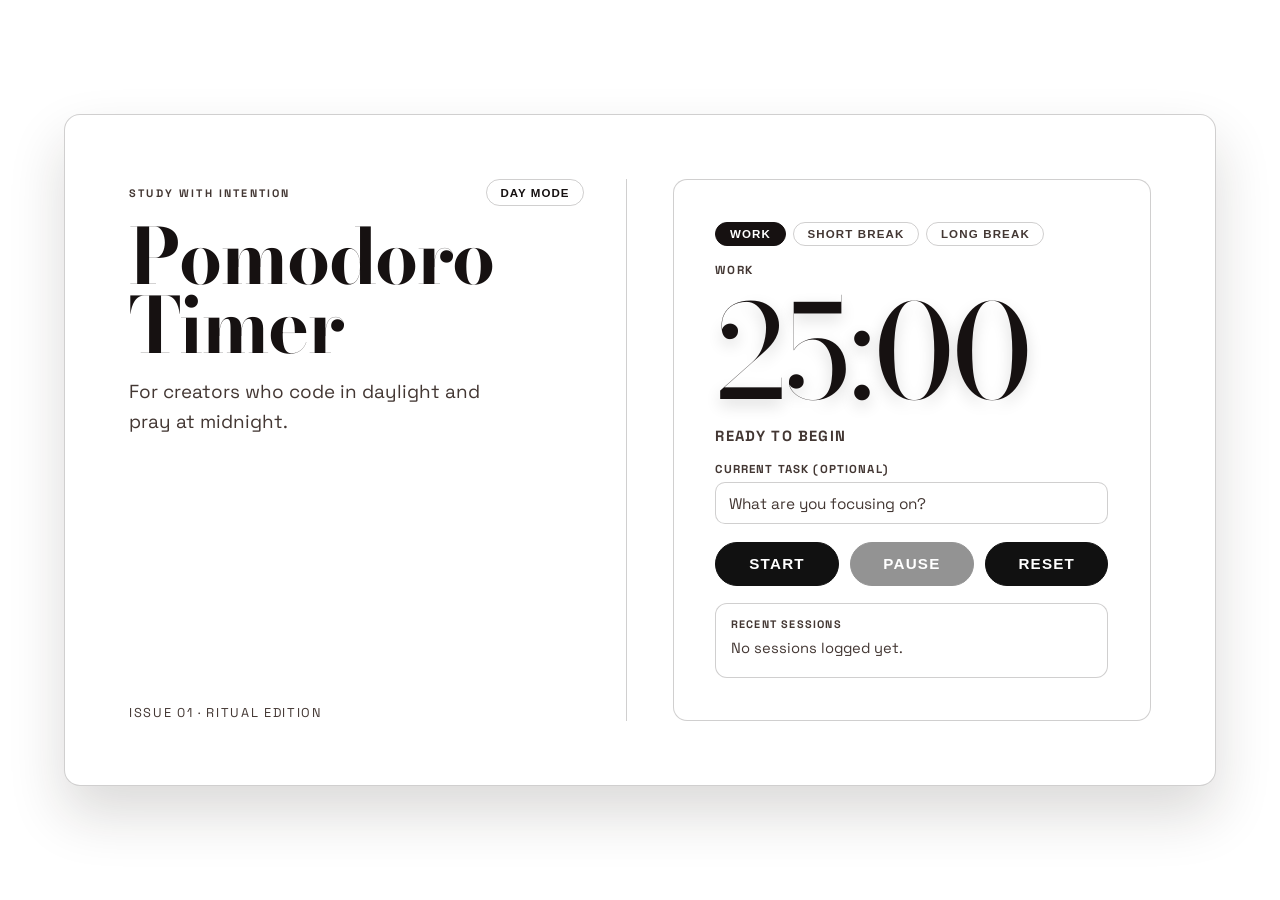
==== docs/index.html @ 076f7bc9 "feat: add install app button to editorial rail" ====
<!DOCTYPE html>
<html lang="en">
<head>
  <meta charset="UTF-8">
  <meta name="viewport" content="width=device-width, initial-scale=1.0">
  <title>Study With B — Pomodoro Timer</title>
  <meta name="theme-color" content="#161111">
  <link rel="manifest" href="./manifest.json">
  <link rel="apple-touch-icon" href="./icons/icon.svg">
    <link rel="preconnect" href="https://fonts.googleapis.com">
    <link rel="preconnect" href="https://fonts.gstatic.com" crossorigin>
    <link href="https://fonts.googleapis.com/css2?family=Bodoni+Moda:opsz,wght@6..96,400;6..96,700&family=Space+Grotesk:wght@400;500;700&display=swap" rel="stylesheet">
  <link rel="stylesheet" href="style.css">
</head>
<body>
    <div class="grain" aria-hidden="true"></div>

    <main class="container">
      <section class="editorial-rail" aria-label="App framing">
      <div class="meta-row">
        <p class="kicker">Study With Intention</p>
        <button class="theme-toggle" id="theme-toggle" type="button" aria-label="Toggle color theme">Dark mode</button>
      </div>
        <h1 class="title">Pomodoro Timer</h1>
      <p class="subtitle">For creators who code in daylight and pray at midnight.</p>
        <div class="rail-bottom">
          <p class="rail-note">Issue 01 · Ritual Edition</p>
          <button class="install-btn" id="install-btn" type="button" hidden>Install app</button>
          <p class="install-ios" id="install-ios" hidden>To install: tap <strong>Share</strong> then <strong>Add to Home Screen</strong>.</p>
        </div>
      </section>

      <section class="timer-stage" aria-label="Timer controls">
        <div class="mode-selector" id="mode-selector" role="group" aria-label="Session mode"></div>
        <p class="timer-label" id="timer-label">Work</p>
        <p class="timer" id="timer">25:00</p>
        <p class="timer-status" id="timer-status">Ready to begin</p>
        <div class="task-block">
          <label class="task-label" for="task-input">Current task (optional)</label>
          <input class="task-input" id="task-input" type="text" maxlength="80" placeholder="What are you focusing on?" autocomplete="off">
        </div>
        <div class="completion-note" id="completion-note" aria-live="polite" hidden>
          <p class="completion-note-label">Session complete</p>
          <p class="completion-note-body" id="completion-note-body">Time's up.</p>
        </div>

        <div class="button-wrapper">
          <button id="start">Start</button>
          <button id="pause">Pause</button>
          <button id="reset">Reset</button>
        </div>

        <section class="history-panel" aria-label="Session history">
          <p class="history-title">Recent sessions</p>
          <p class="history-empty" id="history-empty">No sessions logged yet.</p>
          <ul class="history-list" id="history-list"></ul>
        </section>
      </section>
    </main>
  <!--JS-->
  <script src="app.js"></script>
  <script>
    if ("serviceWorker" in navigator) {
      window.addEventListener("load", () => {
        navigator.serviceWorker.register("./sw.js").catch(() => {
          // SW registration failed silently; app still works online.
        });
      });
    }
  </script>
</body>
</html>
---- docs/style.css ----
:root {
    --bg: #fcfaf6;
    --bg-accent: #f7f2e8;
    --panel: #fffefb;
    --panel-strong: #fbf6ee;
    --stage: #f8f2e7;
    --ink: #161111;
    --muted-ink: #433733;
    --line: rgba(22, 17, 17, 0.2);
    --start: #3f524c;
    --pause: #534741;
    --reset: #48505c;
    --shadow: rgba(33, 24, 16, 0.16);
    --grain-opacity: 0.08;
}

body[data-theme="light"] {
    --bg: #ffffff;
    --bg-accent: #ffffff;
    --panel: #ffffff;
    --panel-strong: #ffffff;
    --stage: #ffffff;
    --ink: #161111;
    --muted-ink: #433733;
    --line: rgba(22, 17, 17, 0.2);
    --start: #3f524c;
    --pause: #534741;
    --reset: #48505c;
    --shadow: rgba(33, 24, 16, 0.16);
    --grain-opacity: 0.08;
}

body[data-theme="burgundy-night"] {
    --bg: #140e12;
    --bg-accent: #1d1218;
    --panel: #22161d;
    --panel-strong: #2b1c24;
    --stage: #2a1b23;
    --ink: #f3ebe7;
    --muted-ink: #d2bfc4;
    --line: rgba(243, 235, 231, 0.24);
    --start: #4f625d;
    --pause: #6a3e4e;
    --reset: #625a6f;
    --shadow: rgba(0, 0, 0, 0.5);
    --grain-opacity: 0.12;
}

body[data-theme="emerald-night"] {
    --bg: #101614;
    --bg-accent: #18201d;
    --panel: #1b2320;
    --panel-strong: #24302c;
    --stage: #202a26;
    --ink: #f0ede5;
    --muted-ink: #c6c3b8;
    --line: rgba(240, 237, 229, 0.24);
    --start: #4f6c64;
    --pause: #66545a;
    --reset: #586675;
    --shadow: rgba(0, 0, 0, 0.5);
    --grain-opacity: 0.12;
}

* {
    margin: 0;
    padding: 0;
    box-sizing: border-box;
}

body {
    min-height: 100vh;
    display: grid;
    place-items: center;
    padding: clamp(1.1rem, 4.8vw, 3.2rem);
    color: var(--ink);
    font-family: "Space Grotesk", sans-serif;
    background: var(--bg);
    position: relative;
    overflow-x: hidden;
    overflow-y: auto;
    transition: background 260ms ease, color 260ms ease;
}

.grain {
    position: fixed;
    inset: 0;
    background-image: none;
    opacity: var(--grain-opacity);
    pointer-events: none;
    z-index: 0;
}

.container {
    width: min(72rem, 100%);
    display: grid;
    grid-template-columns: 1.02fr 0.98fr;
    gap: clamp(1.4rem, 3.6vw, 3rem);
    color: var(--ink);
    background: var(--panel);
    border: 1px solid var(--line);
    border-radius: 1rem;
    padding: clamp(1.6rem, 5vw, 4.2rem);
    box-shadow: 0 28px 56px var(--shadow);
    position: relative;
    z-index: 1;
}

.editorial-rail {
    display: flex;
    flex-direction: column;
    justify-content: space-between;
    border-right: 1px solid var(--line);
    padding-right: clamp(1.2rem, 3.4vw, 2.6rem);
}

.meta-row {
    display: flex;
    align-items: center;
    justify-content: space-between;
    gap: 0.6rem;
    flex-wrap: wrap;
}

.kicker {
    text-transform: uppercase;
    letter-spacing: 0.2em;
    color: var(--muted-ink);
    font-size: 0.68rem;
    font-weight: 700;
}

.theme-toggle {
    padding: 0.42rem 0.85rem;
    border-radius: 999px;
    border: 1px solid var(--line);
    background: transparent;
    color: var(--ink);
    font-size: 0.72rem;
    letter-spacing: 0.09em;
    text-transform: uppercase;
    font-weight: 700;
    cursor: pointer;
    transition: background 180ms ease;
}

.theme-toggle:hover {
    background: rgba(20, 15, 12, 0.06);
}

body[data-theme="burgundy-night"] .theme-toggle:hover {
    background: rgba(255, 255, 255, 0.08);
}

body[data-theme="emerald-night"] .theme-toggle:hover {
    background: rgba(255, 255, 255, 0.08);
}

.title {
    margin-top: 0.95rem;
    font-family: "Bodoni Moda", serif;
    font-size: clamp(2.7rem, 6vw, 5.2rem);
    line-height: 0.91;
    letter-spacing: -0.02em;
    max-width: 9ch;
}

.subtitle {
    margin-top: 1rem;
    color: var(--muted-ink);
    font-size: clamp(1.02rem, 1.95vw, 1.18rem);
    line-height: 1.58;
    max-width: 32ch;
}

.rail-bottom {
    margin-top: auto;
    padding-top: 1.6rem;
    display: flex;
    flex-direction: column;
    gap: 0.7rem;
    align-items: flex-start;
}

.rail-note {
    font-size: 0.8rem;
    letter-spacing: 0.13em;
    text-transform: uppercase;
    color: var(--muted-ink);
}

.install-btn {
    padding: 0.42rem 0.9rem;
    border-radius: 999px;
    border: 1px solid var(--ink);
    background: transparent;
    color: var(--ink);
    font-size: 0.72rem;
    letter-spacing: 0.09em;
    text-transform: uppercase;
    font-weight: 700;
    cursor: pointer;
    font-family: "Space Grotesk", sans-serif;
    transition: background 160ms ease, color 160ms ease;
    box-shadow: none;
}

.install-btn:hover {
    background: var(--ink);
    color: var(--bg);
    transform: none;
    filter: none;
}

.install-ios {
    font-size: 0.82rem;
    line-height: 1.5;
    color: var(--muted-ink);
    max-width: 26ch;
}

.timer-stage {
    display: flex;
    flex-direction: column;
    justify-content: center;
    gap: 1.1rem;
    background: var(--stage);
    border: 1px solid var(--line);
    border-radius: 0.88rem;
    padding: clamp(1.5rem, 3.8vw, 2.6rem);
}

body[data-theme="burgundy-night"] .timer-stage {
    background: var(--stage);
}

body[data-theme="emerald-night"] .timer-stage {
    background: var(--stage);
}

body[data-theme="light"] #start,
body[data-theme="light"] #pause,
body[data-theme="light"] #reset {
    background: #111111;
    color: #ffffff;
    border-color: #111111;
}

body[data-theme="light"] #start:hover,
body[data-theme="light"] #pause:hover,
body[data-theme="light"] #reset:hover {
    background: #ffffff;
    color: #111111;
    border-color: #111111;
}

body[data-theme="light"] #start:active,
body[data-theme="light"] #pause:active,
body[data-theme="light"] #reset:active {
    background: #4b1e24;
    color: #ffffff;
    border-color: #4b1e24;
}

body[data-theme="burgundy-night"] #start,
body[data-theme="burgundy-night"] #pause,
body[data-theme="burgundy-night"] #reset {
    background: #ffffff;
    color: #6a3e4e;
    border-color: #ffffff;
}

body[data-theme="burgundy-night"] #start:hover,
body[data-theme="burgundy-night"] #pause:hover,
body[data-theme="burgundy-night"] #reset:hover {
    background: #6a3e4e;
    color: #ffffff;
    border-color: #6a3e4e;
    filter: none;
}

body[data-theme="burgundy-night"] #start:active,
body[data-theme="burgundy-night"] #pause:active,
body[data-theme="burgundy-night"] #reset:active {
    background: #111111;
    color: #ffffff;
    border-color: #111111;
}

body[data-theme="emerald-night"] #start,
body[data-theme="emerald-night"] #pause,
body[data-theme="emerald-night"] #reset {
    background: #ffffff;
    color: #4f6c64;
    border-color: #ffffff;
}

body[data-theme="emerald-night"] #start:hover,
body[data-theme="emerald-night"] #pause:hover,
body[data-theme="emerald-night"] #reset:hover {
    background: #4f6c64;
    color: #ffffff;
    border-color: #4f6c64;
    filter: none;
}

body[data-theme="emerald-night"] #start:active,
body[data-theme="emerald-night"] #pause:active,
body[data-theme="emerald-night"] #reset:active {
    background: #111111;
    color: #ffffff;
    border-color: #111111;
}

.mode-selector {
    display: flex;
    flex-wrap: wrap;
    gap: 0.45rem;
}

.mode-btn {
    /* reset base button styles */
    border-radius: 999px;
    padding: 0.32rem 0.85rem;
    font-size: 0.72rem;
    font-weight: 700;
    letter-spacing: 0.1em;
    text-transform: uppercase;
    cursor: pointer;
    transition: background 160ms ease, color 160ms ease, border-color 160ms ease, transform 160ms ease;
    /* default: ghost */
    background: transparent;
    color: var(--muted-ink);
    border: 1px solid var(--line);
    box-shadow: none;
}

.mode-btn:hover {
    color: var(--ink);
    border-color: var(--ink);
    transform: none;
    filter: none;
}

.mode-btn[aria-pressed="true"] {
    background: var(--ink);
    color: var(--bg);
    border-color: var(--ink);
}

.mode-btn[aria-pressed="true"]:hover {
    filter: none;
    transform: none;
}

.timer-label {
    text-transform: uppercase;
    letter-spacing: 0.14em;
    color: var(--muted-ink);
    font-size: 0.73rem;
    font-weight: 700;
}

.timer {
    font-family: "Bodoni Moda", serif;
    font-size: clamp(4.2rem, 11.5vw, 8.1rem);
    line-height: 0.88;
    letter-spacing: -0.01em;
    text-shadow: 0 6px 16px rgba(0, 0, 0, 0.14);
}

.timer-status {
    color: var(--muted-ink);
    font-size: 0.92rem;
    letter-spacing: 0.08em;
    text-transform: uppercase;
    font-weight: 700;
}

.task-block {
    width: 100%;
    display: flex;
    flex-direction: column;
    gap: 0.38rem;
}

.task-label {
    color: var(--muted-ink);
    font-size: 0.72rem;
    letter-spacing: 0.1em;
    text-transform: uppercase;
    font-weight: 700;
}

.task-input {
    width: 100%;
    border: 1px solid var(--line);
    background: var(--panel);
    color: var(--ink);
    border-radius: 0.62rem;
    padding: 0.66rem 0.78rem;
    font-size: 0.96rem;
    font-family: "Space Grotesk", sans-serif;
    transition: border-color 160ms ease, box-shadow 160ms ease;
}

.task-input::placeholder {
    color: var(--muted-ink);
}

.task-input:focus {
    outline: none;
    border-color: var(--ink);
    box-shadow: 0 0 0 2px rgba(0, 0, 0, 0.08);
}

body[data-theme="burgundy-night"] .task-input:focus,
body[data-theme="emerald-night"] .task-input:focus {
    box-shadow: 0 0 0 2px rgba(255, 255, 255, 0.14);
}

.completion-note {
    width: 100%;
    border: 1px solid var(--line);
    border-radius: 0.75rem;
    padding: 0.95rem 1rem;
    background: var(--panel);
}

.completion-note.is-visible {
    display: block;
}

.completion-note-label {
    text-transform: uppercase;
    letter-spacing: 0.12em;
    font-size: 0.68rem;
    font-weight: 700;
    color: var(--muted-ink);
    margin-bottom: 0.35rem;
}

.completion-note-body {
    font-size: 0.98rem;
    line-height: 1.5;
    color: var(--ink);
}

.button-wrapper {
    width: 100%;
    display: grid;
    grid-template-columns: repeat(3, minmax(0, 1fr));
    gap: 0.72rem;
}

.history-panel {
    width: 100%;
    border: 1px solid var(--line);
    border-radius: 0.75rem;
    padding: 0.78rem 0.9rem;
    background: var(--panel);
}

.history-title {
    text-transform: uppercase;
    letter-spacing: 0.11em;
    font-size: 0.68rem;
    font-weight: 700;
    color: var(--muted-ink);
}

.history-empty {
    color: var(--muted-ink);
    font-size: 0.92rem;
    margin-top: 0.5rem;
}

.history-list {
    list-style: none;
    margin-top: 0.5rem;
    display: grid;
    gap: 0.45rem;
}

.history-item {
    display: flex;
    align-items: baseline;
    justify-content: space-between;
    gap: 0.8rem;
    border-top: 1px solid var(--line);
    padding-top: 0.45rem;
}

.history-meta {
    color: var(--muted-ink);
    font-size: 0.76rem;
    letter-spacing: 0.05em;
    text-transform: uppercase;
    white-space: nowrap;
}

.history-task {
    font-size: 0.92rem;
    color: var(--ink);
    overflow: hidden;
    text-overflow: ellipsis;
    white-space: nowrap;
}

button {
    border: 1px solid rgba(255, 255, 255, 0.14);
    color: #fff;
    cursor: pointer;
    padding: 0.78rem 0.9rem;
    border-radius: 999px;
    font-size: clamp(0.84rem, 2vw, 0.95rem);
    font-weight: 700;
    text-transform: uppercase;
    letter-spacing: 0.08em;
    transition: transform 180ms ease, background-color 180ms ease;
    box-shadow: none;
}

button:disabled {
    cursor: not-allowed;
    opacity: 0.45;
    transform: none;
    filter: none;
}

button:hover {
    transform: translateY(-1px);
    filter: brightness(0.94);
}

button:disabled:hover {
    transform: none;
    filter: none;
}

button:active {
    transform: translateY(0);
}

#start {
    background: var(--start);
}

#pause {
    background: var(--pause);
}

#reset {
    background: var(--reset);
}

@media (max-width: 900px) {
    .container {
        grid-template-columns: 1fr;
        gap: clamp(1rem, 4vw, 1.6rem);
        padding: 1.35rem;
    }

    .editorial-rail {
        border-right: none;
        border-bottom: 1px solid var(--line);
        padding-right: 0;
        padding-bottom: clamp(1.2rem, 3vw, 1.6rem);
    }

    .rail-bottom {
        margin-top: 1.2rem;
        padding-top: 0;
    }

    .title {
        max-width: 16ch;
    }
}

@media (max-width: 560px) {
    body {
        padding: 0.75rem;
    }

    .container {
        border-radius: 0.8rem;
        padding: 1.1rem;
    }

    .timer {
        font-size: clamp(3.6rem, 18vw, 5rem);
        line-height: 0.9;
    }

    .button-wrapper {
        grid-template-columns: 1fr;
        gap: 0.55rem;
    }

    button {
        padding: 0.68rem 0.9rem;
    }

    .timer-stage {
        gap: 0.85rem;
    }

    .history-item {
        flex-direction: column;
        align-items: flex-start;
        gap: 0.15rem;
    }

    .history-task {
        white-space: normal;
    }
}
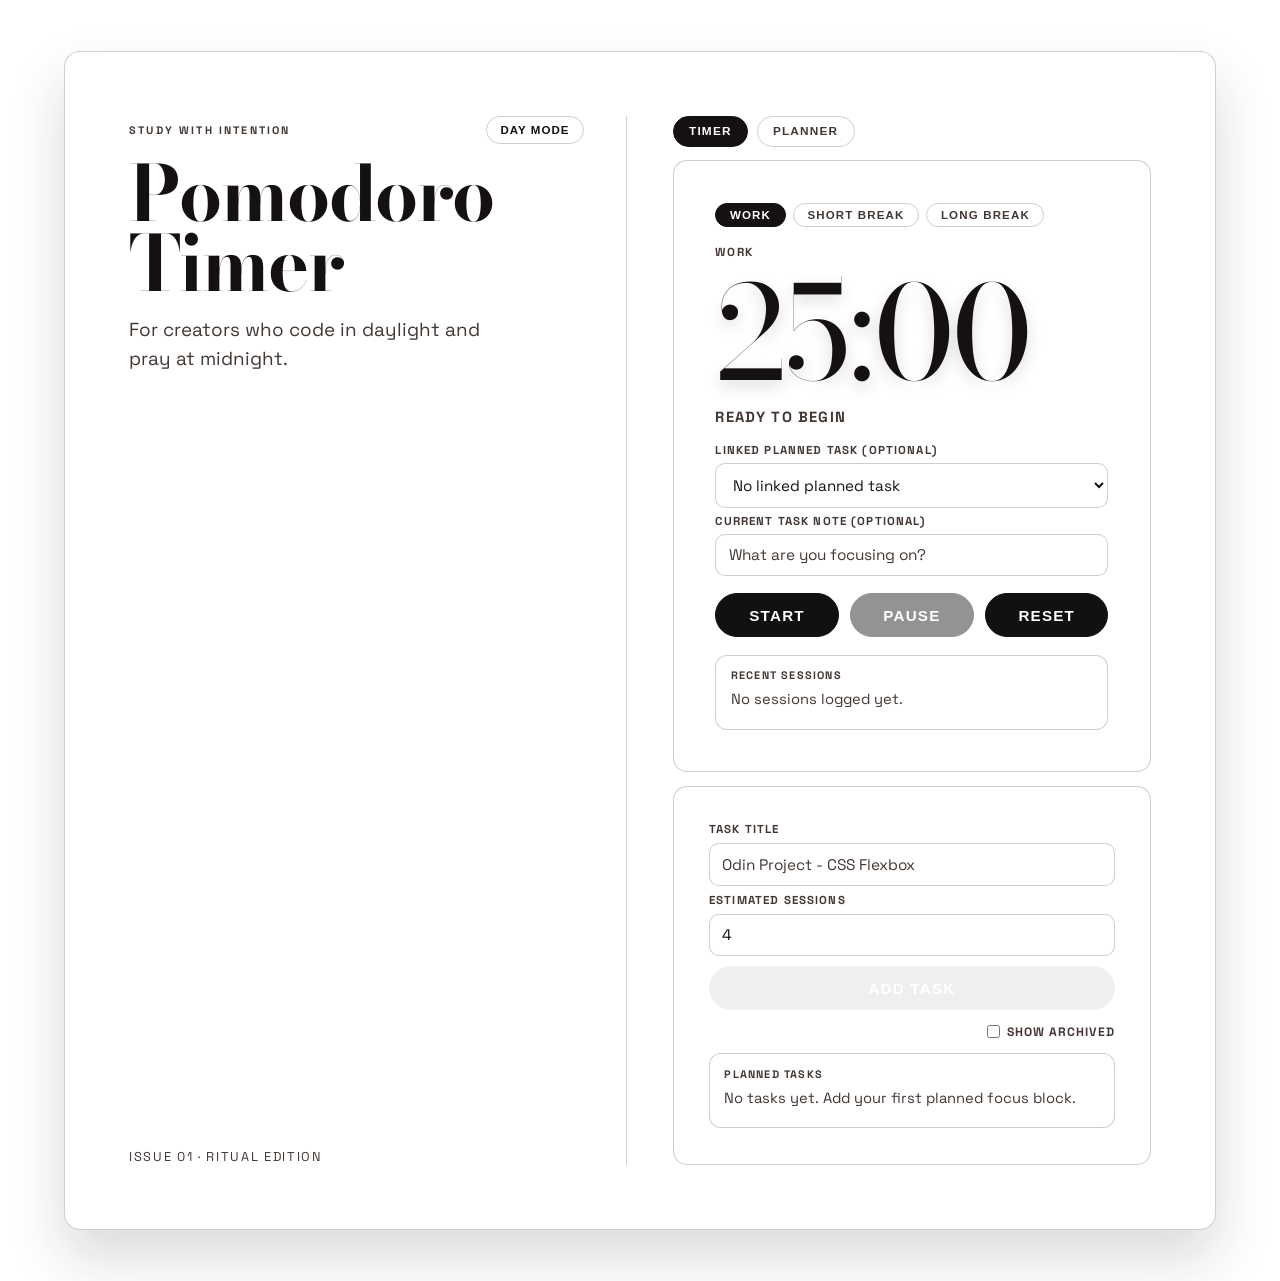
==== commit de6a973b: "feat: add phase 2 planner MVP (tabs, tasks, linking, decrement)" ====
--- a/docs/index.html
+++ b/docs/index.html
@@ -30,32 +30,66 @@
         </div>
       </section>
 
-      <section class="timer-stage" aria-label="Timer controls">
-        <div class="mode-selector" id="mode-selector" role="group" aria-label="Session mode"></div>
-        <p class="timer-label" id="timer-label">Work</p>
-        <p class="timer" id="timer">25:00</p>
-        <p class="timer-status" id="timer-status">Ready to begin</p>
-        <div class="task-block">
-          <label class="task-label" for="task-input">Current task (optional)</label>
-          <input class="task-input" id="task-input" type="text" maxlength="80" placeholder="What are you focusing on?" autocomplete="off">
-        </div>
-        <div class="completion-note" id="completion-note" aria-live="polite" hidden>
-          <p class="completion-note-label">Session complete</p>
-          <p class="completion-note-body" id="completion-note-body">Time's up.</p>
-        </div>
+      <div class="stage-column">
+        <nav class="view-tabs" aria-label="Workspace view">
+          <button class="view-tab" id="view-timer-btn" type="button" aria-pressed="true">Timer</button>
+          <button class="view-tab" id="view-planner-btn" type="button" aria-pressed="false">Planner</button>
+        </nav>
 
-        <div class="button-wrapper">
-          <button id="start">Start</button>
-          <button id="pause">Pause</button>
-          <button id="reset">Reset</button>
-        </div>
+        <section class="timer-stage" id="timer-stage" aria-label="Timer controls">
+          <div class="mode-selector" id="mode-selector" role="group" aria-label="Session mode"></div>
+          <p class="timer-label" id="timer-label">Work</p>
+          <p class="timer" id="timer">25:00</p>
+          <p class="timer-status" id="timer-status">Ready to begin</p>
+          <div class="task-block">
+            <label class="task-label" for="task-select">Linked planned task (optional)</label>
+            <select class="task-select" id="task-select">
+              <option value="">No linked planned task</option>
+            </select>
+            <label class="task-label" for="task-input">Current task note (optional)</label>
+            <input class="task-input" id="task-input" type="text" maxlength="80" placeholder="What are you focusing on?" autocomplete="off">
+          </div>
+          <div class="completion-note" id="completion-note" aria-live="polite" hidden>
+            <p class="completion-note-label">Session complete</p>
+            <p class="completion-note-body" id="completion-note-body">Time's up.</p>
+          </div>
 
-        <section class="history-panel" aria-label="Session history">
-          <p class="history-title">Recent sessions</p>
-          <p class="history-empty" id="history-empty">No sessions logged yet.</p>
-          <ul class="history-list" id="history-list"></ul>
+          <div class="button-wrapper">
+            <button id="start">Start</button>
+            <button id="pause">Pause</button>
+            <button id="reset">Reset</button>
+          </div>
+
+          <section class="history-panel" aria-label="Session history">
+            <p class="history-title">Recent sessions</p>
+            <p class="history-empty" id="history-empty">No sessions logged yet.</p>
+            <ul class="history-list" id="history-list"></ul>
+          </section>
         </section>
-      </section>
+
+        <section class="planner-stage" id="planner-stage" aria-label="Planner" hidden>
+          <form class="planner-form" id="planner-form">
+            <label class="task-label" for="planner-task-title">Task title</label>
+            <input class="task-input" id="planner-task-title" type="text" maxlength="80" placeholder="Odin Project - CSS Flexbox" required autocomplete="off">
+            <label class="task-label" for="planner-task-estimate">Estimated sessions</label>
+            <input class="task-input" id="planner-task-estimate" type="number" min="1" max="40" value="4" required>
+            <button class="planner-submit" type="submit">Add Task</button>
+          </form>
+
+          <div class="planner-toolbar">
+            <label class="planner-toggle" for="show-archived">
+              <input id="show-archived" type="checkbox">
+              Show archived
+            </label>
+          </div>
+
+          <section class="planner-list-panel" aria-label="Planner task list">
+            <p class="history-title">Planned tasks</p>
+            <p class="history-empty" id="planner-empty">No tasks yet. Add your first planned focus block.</p>
+            <ul class="planner-list" id="planner-task-list"></ul>
+          </section>
+        </section>
+      </div>
     </main>
   <!--JS-->
   <script src="app.js"></script>
--- a/docs/style.css
+++ b/docs/style.css
@@ -230,6 +230,144 @@
     padding: clamp(1.5rem, 3.8vw, 2.6rem);
 }
 
+.stage-column {
+    display: flex;
+    flex-direction: column;
+    gap: 0.85rem;
+}
+
+.view-tabs {
+    display: flex;
+    align-items: center;
+    gap: 0.55rem;
+}
+
+.view-tab {
+    border-radius: 999px;
+    border: 1px solid var(--line);
+    background: transparent;
+    color: var(--muted-ink);
+    padding: 0.45rem 0.95rem;
+    font-size: 0.74rem;
+    letter-spacing: 0.1em;
+    text-transform: uppercase;
+    font-weight: 700;
+}
+
+.view-tab[aria-pressed="true"] {
+    background: var(--ink);
+    color: var(--bg);
+    border-color: var(--ink);
+}
+
+.planner-stage {
+    display: flex;
+    flex-direction: column;
+    gap: 0.85rem;
+    background: var(--stage);
+    border: 1px solid var(--line);
+    border-radius: 0.88rem;
+    padding: clamp(1.3rem, 3.4vw, 2.2rem);
+}
+
+.planner-form {
+    display: grid;
+    gap: 0.45rem;
+}
+
+.planner-submit {
+    width: 100%;
+    margin-top: 0.2rem;
+}
+
+.planner-toolbar {
+    display: flex;
+    justify-content: flex-end;
+}
+
+.planner-toggle {
+    display: inline-flex;
+    align-items: center;
+    gap: 0.45rem;
+    color: var(--muted-ink);
+    font-size: 0.76rem;
+    letter-spacing: 0.08em;
+    text-transform: uppercase;
+    font-weight: 700;
+}
+
+.planner-list-panel {
+    width: 100%;
+    border: 1px solid var(--line);
+    border-radius: 0.75rem;
+    padding: 0.78rem 0.9rem;
+    background: var(--panel);
+}
+
+.planner-list {
+    list-style: none;
+    margin-top: 0.5rem;
+    display: grid;
+    gap: 0.55rem;
+}
+
+.planner-item {
+    display: flex;
+    align-items: flex-start;
+    justify-content: space-between;
+    gap: 0.8rem;
+    border-top: 1px solid var(--line);
+    padding-top: 0.6rem;
+}
+
+.planner-item-details {
+    min-width: 0;
+    display: grid;
+    gap: 0.24rem;
+}
+
+.planner-item-title {
+    color: var(--ink);
+    font-size: 0.93rem;
+    line-height: 1.4;
+}
+
+.planner-item-meta {
+    color: var(--muted-ink);
+    font-size: 0.74rem;
+    letter-spacing: 0.06em;
+    text-transform: uppercase;
+}
+
+.planner-item-done .planner-item-title {
+    text-decoration: line-through;
+    opacity: 0.8;
+}
+
+.planner-item-archived .planner-item-title,
+.planner-item-archived .planner-item-meta {
+    opacity: 0.72;
+}
+
+.planner-item-actions {
+    display: flex;
+    flex-wrap: wrap;
+    justify-content: flex-end;
+    gap: 0.38rem;
+}
+
+.planner-action {
+    border-radius: 999px;
+    border: 1px solid var(--line);
+    background: transparent;
+    color: var(--ink);
+    padding: 0.34rem 0.7rem;
+    font-size: 0.66rem;
+    letter-spacing: 0.08em;
+    text-transform: uppercase;
+    font-weight: 700;
+}
+
 body[data-theme="burgundy-night"] .timer-stage {
     background: var(--stage);
 }
@@ -404,6 +542,18 @@
     transition: border-color 160ms ease, box-shadow 160ms ease;
 }
 
+.task-select {
+    width: 100%;
+    border: 1px solid var(--line);
+    background: var(--panel);
+    color: var(--ink);
+    border-radius: 0.62rem;
+    padding: 0.66rem 0.78rem;
+    font-size: 0.95rem;
+    font-family: "Space Grotesk", sans-serif;
+    transition: border-color 160ms ease, box-shadow 160ms ease;
+}
+
 .task-input::placeholder {
     color: var(--muted-ink);
 }
@@ -414,8 +564,19 @@
     box-shadow: 0 0 0 2px rgba(0, 0, 0, 0.08);
 }
 
+.task-select:focus {
+    outline: none;
+    border-color: var(--ink);
+    box-shadow: 0 0 0 2px rgba(0, 0, 0, 0.08);
+}
+
 body[data-theme="burgundy-night"] .task-input:focus,
 body[data-theme="emerald-night"] .task-input:focus {
+    box-shadow: 0 0 0 2px rgba(255, 255, 255, 0.14);
+}
+
+body[data-theme="burgundy-night"] .task-select:focus,
+body[data-theme="emerald-night"] .task-select:focus {
     box-shadow: 0 0 0 2px rgba(255, 255, 255, 0.14);
 }
 
@@ -612,6 +773,15 @@
         gap: 0.15rem;
     }
 
+    .planner-item {
+        flex-direction: column;
+        align-items: flex-start;
+    }
+
+    .planner-item-actions {
+        justify-content: flex-start;
+    }
+
     .history-task {
         white-space: normal;
     }
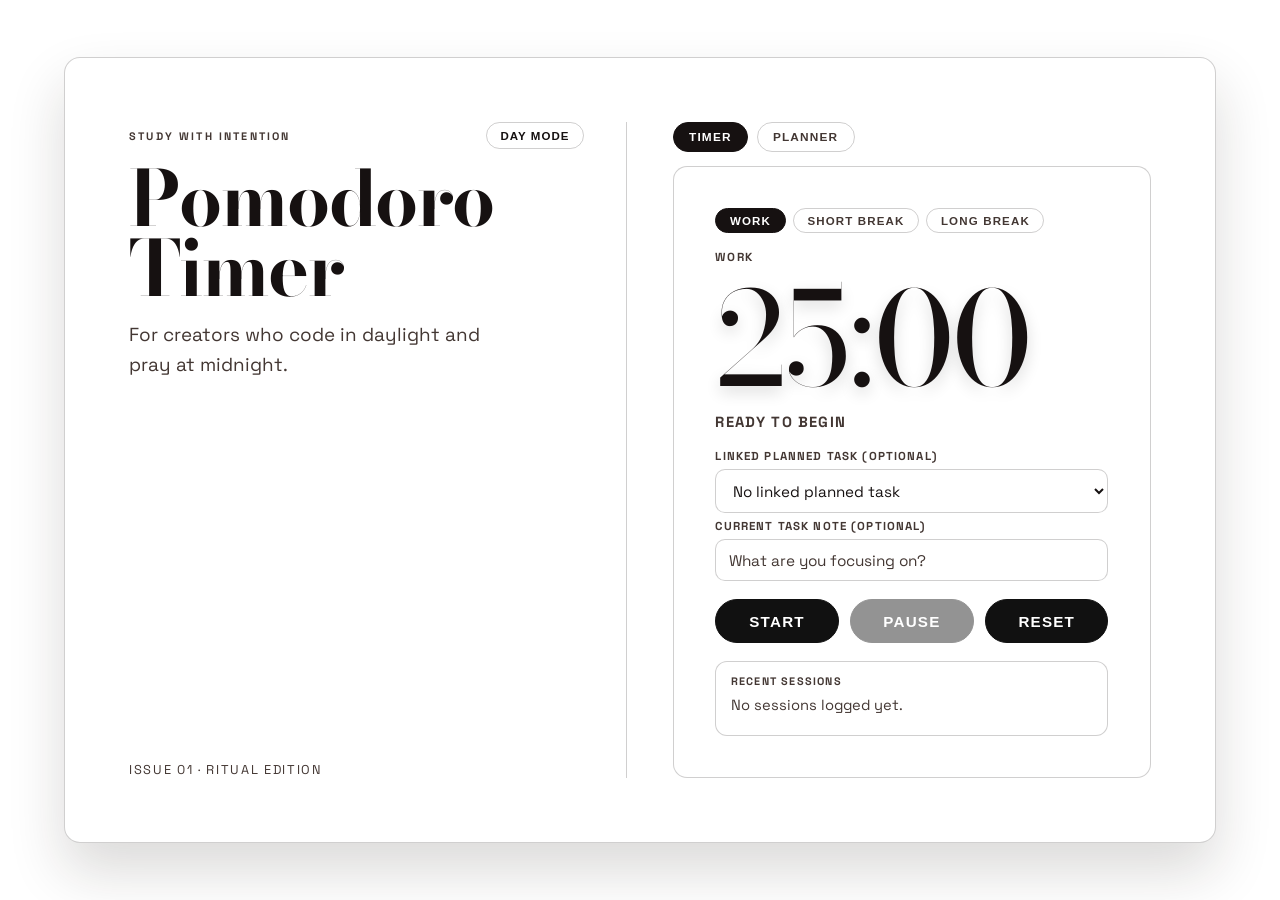
==== commit 0a48e508: "fix: prevent timer and planner cards from showing together" ====
--- a/docs/index.html
+++ b/docs/index.html
@@ -12,8 +12,11 @@
     <link href="https://fonts.googleapis.com/css2?family=Bodoni+Moda:opsz,wght@6..96,400;6..96,700&family=Space+Grotesk:wght@400;500;700&display=swap" rel="stylesheet">
   <link rel="stylesheet" href="style.css">
 </head>
-<body>
+<body data-view="timer">
     <div class="grain" aria-hidden="true"></div>
+    <div class="update-banner" id="update-banner" role="status" aria-live="polite" hidden>
+      <p class="update-banner-text" id="update-banner-text">A new version is available. Refreshing...</p>
+    </div>
 
     <main class="container">
       <section class="editorial-rail" aria-label="App framing">
@@ -95,10 +98,67 @@
   <script src="app.js"></script>
   <script>
     if ("serviceWorker" in navigator) {
+      const updateBanner = document.getElementById("update-banner");
+      const updateBannerText = document.getElementById("update-banner-text");
+
+      const showUpdateBanner = (message) => {
+        if (!updateBanner || !updateBannerText) {
+          return;
+        }
+
+        updateBannerText.textContent = message;
+        updateBanner.hidden = false;
+        updateBanner.classList.add("is-visible");
+      };
+
+      const activateWaitingWorker = (registration) => {
+        if (registration.waiting) {
+          showUpdateBanner("A new version is ready. Refreshing now...");
+          registration.waiting.postMessage({ type: "SKIP_WAITING" });
+        }
+      };
+
+      let refreshing = false;
+      navigator.serviceWorker.addEventListener("controllerchange", () => {
+        if (refreshing) {
+          return;
+        }
+
+        refreshing = true;
+        showUpdateBanner("Update applied. Reloading...");
+        window.setTimeout(() => {
+          window.location.reload();
+        }, 650);
+      });
+
       window.addEventListener("load", () => {
-        navigator.serviceWorker.register("./sw.js").catch(() => {
-          // SW registration failed silently; app still works online.
-        });
+        navigator.serviceWorker
+          .register("./sw.js")
+          .then((registration) => {
+            activateWaitingWorker(registration);
+            registration.addEventListener("updatefound", () => {
+              const newWorker = registration.installing;
+              if (!newWorker) {
+                return;
+              }
+
+              newWorker.addEventListener("statechange", () => {
+                if (
+                  newWorker.state === "installed" &&
+                  navigator.serviceWorker.controller
+                ) {
+                  activateWaitingWorker(registration);
+                }
+              });
+            });
+
+            registration.update().catch(() => {
+              // Ignore update check failures.
+            });
+          })
+          .catch(() => {
+            // SW registration failed silently; app still works online.
+          });
       });
     }
   </script>
--- a/docs/style.css
+++ b/docs/style.css
@@ -91,6 +91,36 @@
     z-index: 0;
 }
 
+.update-banner {
+    position: fixed;
+    top: 1rem;
+    right: 1rem;
+    z-index: 30;
+    border: 1px solid var(--line);
+    border-radius: 0.72rem;
+    background: var(--panel);
+    color: var(--ink);
+    padding: 0.62rem 0.78rem;
+    box-shadow: 0 12px 28px var(--shadow);
+    opacity: 0;
+    transform: translateY(-6px);
+    transition: opacity 180ms ease, transform 180ms ease;
+    max-width: min(26rem, calc(100vw - 2rem));
+}
+
+.update-banner.is-visible {
+    opacity: 1;
+    transform: translateY(0);
+}
+
+.update-banner-text {
+    font-size: 0.82rem;
+    line-height: 1.4;
+    letter-spacing: 0.03em;
+    text-transform: uppercase;
+    font-weight: 700;
+}
+
 .container {
     width: min(72rem, 100%);
     display: grid;
@@ -270,6 +300,19 @@
     padding: clamp(1.3rem, 3.4vw, 2.2rem);
 }
 
+body[data-view="timer"] #planner-stage {
+    display: none;
+}
+
+body[data-view="planner"] #timer-stage {
+    display: none;
+}
+
+#timer-stage[hidden],
+#planner-stage[hidden] {
+    display: none !important;
+}
+
 .planner-form {
     display: grid;
     gap: 0.45rem;
@@ -715,6 +758,39 @@
     background: var(--reset);
 }
 
+button.view-tab,
+button.planner-action {
+    background: transparent;
+    color: var(--muted-ink);
+    border: 1px solid var(--line);
+    box-shadow: none;
+}
+
+button.view-tab:hover,
+button.planner-action:hover {
+    color: var(--ink);
+    border-color: var(--ink);
+    filter: none;
+}
+
+button.view-tab[aria-pressed="true"] {
+    background: var(--ink);
+    color: var(--bg);
+    border-color: var(--ink);
+}
+
+button.planner-submit {
+    background: var(--ink);
+    color: var(--bg);
+    border-color: var(--ink);
+}
+
+button.planner-submit:hover {
+    filter: none;
+    background: var(--panel-strong);
+    color: var(--ink);
+}
+
 @media (max-width: 900px) {
     .container {
         grid-template-columns: 1fr;
@@ -749,6 +825,14 @@
         padding: 1.1rem;
     }
 
+    .update-banner {
+        top: auto;
+        right: 0.75rem;
+        left: 0.75rem;
+        bottom: 0.75rem;
+        max-width: none;
+    }
+
     .timer {
         font-size: clamp(3.6rem, 18vw, 5rem);
         line-height: 0.9;
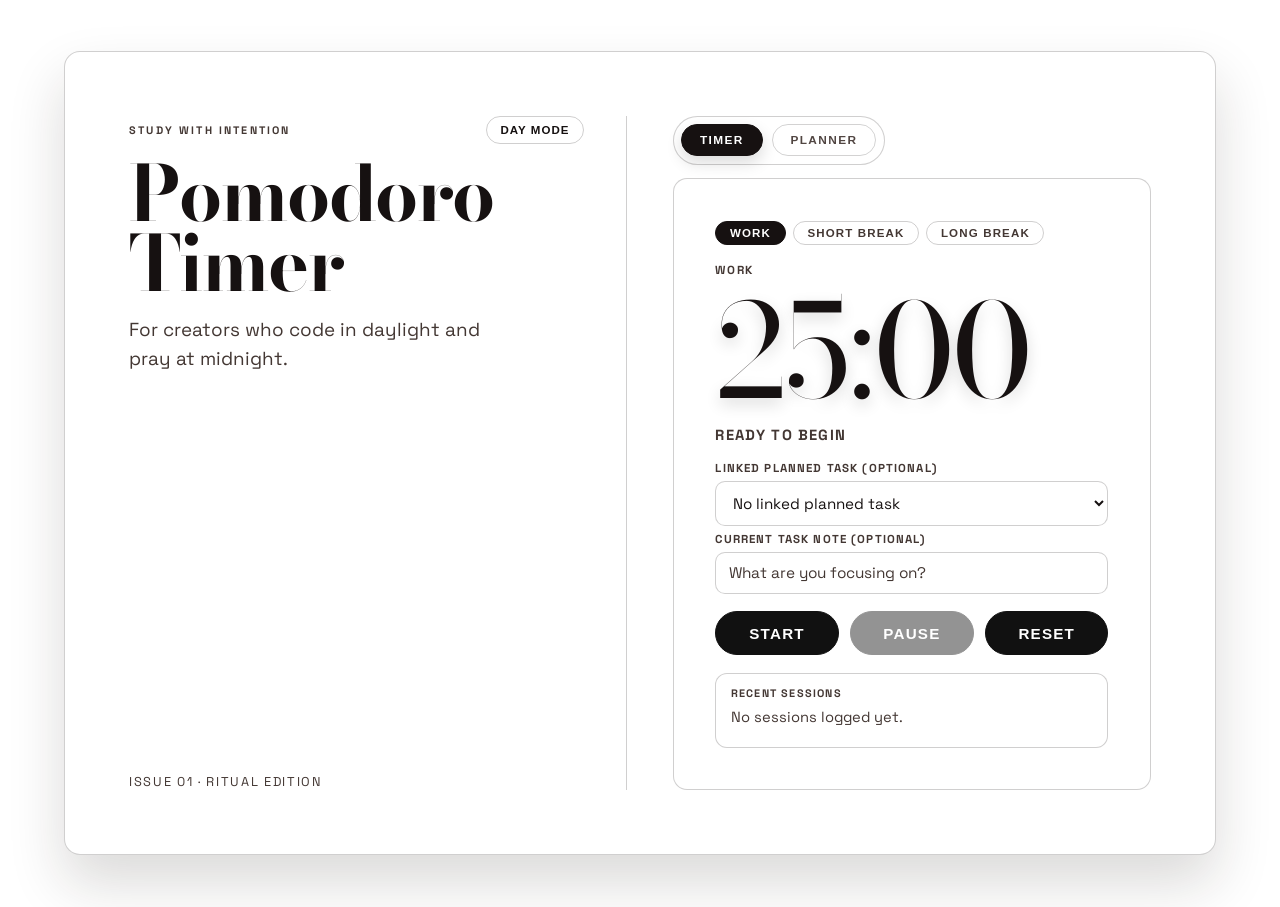
==== commit d645fb8e: "feat: sprint1 planner UX depth (sort, filters, chips, empty states)" ====
--- a/docs/index.html
+++ b/docs/index.html
@@ -80,10 +80,21 @@
           </form>
 
           <div class="planner-toolbar">
-            <label class="planner-toggle" for="show-archived">
-              <input id="show-archived" type="checkbox">
-              Show archived
+            <label class="planner-sort-wrap" for="planner-sort">
+              <span class="planner-sort-label">Sort</span>
+              <select class="planner-sort" id="planner-sort">
+                <option value="newest">Newest</option>
+                <option value="remaining">Most remaining</option>
+                <option value="closest">Closest to done</option>
+                <option value="status">Status</option>
+              </select>
             </label>
+            <div class="planner-filters" id="planner-filters" role="group" aria-label="Task status filter">
+              <button class="planner-filter" type="button" data-filter="all" aria-pressed="true">All</button>
+              <button class="planner-filter" type="button" data-filter="active" aria-pressed="false">Active</button>
+              <button class="planner-filter" type="button" data-filter="done" aria-pressed="false">Done</button>
+              <button class="planner-filter" type="button" data-filter="archived" aria-pressed="false">Archived</button>
+            </div>
           </div>
 
           <section class="planner-list-panel" aria-label="Planner task list">
--- a/docs/style.css
+++ b/docs/style.css
@@ -270,6 +270,11 @@
     display: flex;
     align-items: center;
     gap: 0.55rem;
+    padding: 0.45rem;
+    border: 1px solid var(--line);
+    border-radius: 999px;
+    background: var(--panel-strong);
+    width: fit-content;
 }
 
 .view-tab {
@@ -277,9 +282,9 @@
     border: 1px solid var(--line);
     background: transparent;
     color: var(--muted-ink);
-    padding: 0.45rem 0.95rem;
+    padding: 0.5rem 1.12rem;
     font-size: 0.74rem;
-    letter-spacing: 0.1em;
+    letter-spacing: 0.12em;
     text-transform: uppercase;
     font-weight: 700;
 }
@@ -325,18 +330,62 @@
 
 .planner-toolbar {
     display: flex;
-    justify-content: flex-end;
-}
-
-.planner-toggle {
+    align-items: center;
+    justify-content: space-between;
+    gap: 0.7rem;
+    flex-wrap: wrap;
+}
+
+.planner-sort-wrap {
     display: inline-flex;
     align-items: center;
     gap: 0.45rem;
+}
+
+.planner-sort-label {
     color: var(--muted-ink);
     font-size: 0.76rem;
     letter-spacing: 0.08em;
     text-transform: uppercase;
     font-weight: 700;
+}
+
+.planner-sort {
+    border: 1px solid var(--line);
+    background: var(--panel);
+    color: var(--ink);
+    border-radius: 999px;
+    padding: 0.36rem 0.72rem;
+    font-size: 0.78rem;
+    font-family: "Space Grotesk", sans-serif;
+}
+
+.planner-filters {
+    display: inline-flex;
+    align-items: center;
+    gap: 0.32rem;
+    border: 1px solid var(--line);
+    border-radius: 999px;
+    padding: 0.28rem;
+    background: var(--panel-strong);
+}
+
+.planner-filter {
+    border-radius: 999px;
+    border: 1px solid transparent;
+    background: transparent;
+    color: var(--muted-ink);
+    padding: 0.34rem 0.58rem;
+    font-size: 0.65rem;
+    letter-spacing: 0.08em;
+    text-transform: uppercase;
+    font-weight: 700;
+}
+
+.planner-filter[aria-pressed="true"] {
+    border-color: var(--ink);
+    background: var(--ink);
+    color: var(--bg);
 }
 
 .planner-list-panel {
@@ -376,10 +425,38 @@
 }
 
 .planner-item-meta {
-    color: var(--muted-ink);
-    font-size: 0.74rem;
-    letter-spacing: 0.06em;
-    text-transform: uppercase;
+    display: flex;
+    align-items: center;
+    gap: 0.38rem;
+    flex-wrap: wrap;
+}
+
+.planner-chip {
+    border: 1px solid var(--line);
+    border-radius: 999px;
+    padding: 0.2rem 0.48rem;
+    font-size: 0.64rem;
+    letter-spacing: 0.08em;
+    text-transform: uppercase;
+    font-weight: 700;
+    color: var(--muted-ink);
+    background: var(--panel);
+}
+
+.planner-chip-status {
+    color: var(--ink);
+}
+
+.planner-chip-status-active {
+    border-color: rgba(63, 82, 76, 0.42);
+}
+
+.planner-chip-status-done {
+    border-color: rgba(59, 98, 76, 0.44);
+}
+
+.planner-chip-status-archived {
+    border-color: rgba(72, 80, 92, 0.44);
 }
 
 .planner-item-done .planner-item-title {
@@ -777,6 +854,11 @@
     background: var(--ink);
     color: var(--bg);
     border-color: var(--ink);
+    box-shadow: 0 7px 16px rgba(0, 0, 0, 0.14);
+}
+
+button.view-tab:not([aria-pressed="true"]) {
+    opacity: 0.92;
 }
 
 button.planner-submit {
@@ -838,6 +920,15 @@
         line-height: 0.9;
     }
 
+    .view-tabs {
+        width: 100%;
+    }
+
+    .view-tab {
+        flex: 1;
+        text-align: center;
+    }
+
     .button-wrapper {
         grid-template-columns: 1fr;
         gap: 0.55rem;
@@ -862,6 +953,29 @@
         align-items: flex-start;
     }
 
+    .planner-toolbar {
+        align-items: stretch;
+    }
+
+    .planner-sort-wrap,
+    .planner-sort,
+    .planner-filters {
+        width: 100%;
+    }
+
+    .planner-sort-wrap {
+        justify-content: space-between;
+    }
+
+    .planner-filters {
+        justify-content: space-between;
+    }
+
+    .planner-filter {
+        flex: 1;
+        text-align: center;
+    }
+
     .planner-item-actions {
         justify-content: flex-start;
     }
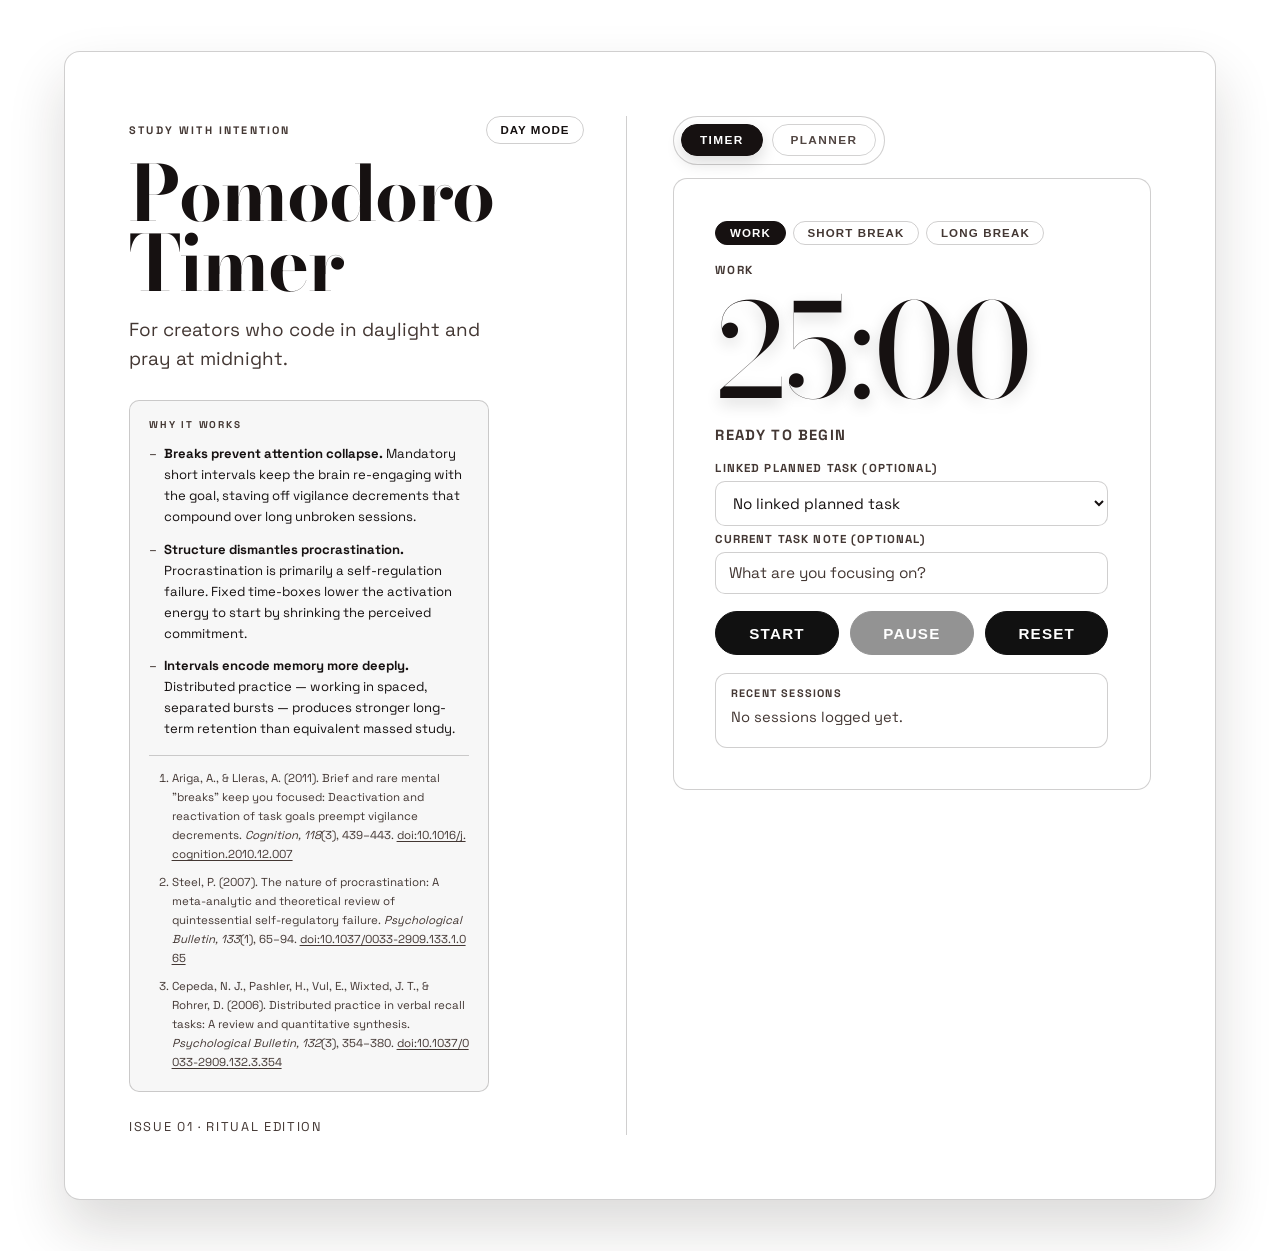
==== commit c7862878: "feat: add science card with Pomodoro research blurb and bibliography" ====
--- a/docs/index.html
+++ b/docs/index.html
@@ -26,6 +26,21 @@
       </div>
         <h1 class="title">Pomodoro Timer</h1>
       <p class="subtitle">For creators who code in daylight and pray at midnight.</p>
+
+        <div class="science-card" aria-label="The science behind Pomodoro">
+          <p class="science-card__eyebrow">Why it works</p>
+          <ul class="science-card__list">
+            <li><strong>Breaks prevent attention collapse.</strong> Mandatory short intervals keep the brain re-engaging with the goal, staving off vigilance decrements that compound over long unbroken sessions.</li>
+            <li><strong>Structure dismantles procrastination.</strong> Procrastination is primarily a self-regulation failure. Fixed time-boxes lower the activation energy to start by shrinking the perceived commitment.</li>
+            <li><strong>Intervals encode memory more deeply.</strong> Distributed practice — working in spaced, separated bursts — produces stronger long-term retention than equivalent massed study.</li>
+          </ul>
+          <ol class="science-card__bib">
+            <li>Ariga, A., &amp; Lleras, A. (2011). Brief and rare mental "breaks" keep you focused: Deactivation and reactivation of task goals preempt vigilance decrements. <em>Cognition, 118</em>(3), 439–443. <a class="science-card__link" href="https://doi.org/10.1016/j.cognition.2010.12.007" target="_blank" rel="noopener noreferrer">doi:10.1016/j.cognition.2010.12.007</a></li>
+            <li>Steel, P. (2007). The nature of procrastination: A meta-analytic and theoretical review of quintessential self-regulatory failure. <em>Psychological Bulletin, 133</em>(1), 65–94. <a class="science-card__link" href="https://doi.org/10.1037/0033-2909.133.1.065" target="_blank" rel="noopener noreferrer">doi:10.1037/0033-2909.133.1.065</a></li>
+            <li>Cepeda, N. J., Pashler, H., Vul, E., Wixted, J. T., &amp; Rohrer, D. (2006). Distributed practice in verbal recall tasks: A review and quantitative synthesis. <em>Psychological Bulletin, 132</em>(3), 354–380. <a class="science-card__link" href="https://doi.org/10.1037/0033-2909.132.3.354" target="_blank" rel="noopener noreferrer">doi:10.1037/0033-2909.132.3.354</a></li>
+          </ol>
+        </div>
+
         <div class="rail-bottom">
           <p class="rail-note">Issue 01 · Ritual Edition</p>
           <button class="install-btn" id="install-btn" type="button" hidden>Install app</button>
--- a/docs/style.css
+++ b/docs/style.css
@@ -203,6 +203,86 @@
     max-width: 32ch;
 }
 
+/* ── Science card ───────────────────────────────────── */
+.science-card {
+    margin-top: 1.6rem;
+    padding: 1.1rem 1.2rem 1.2rem;
+    border: 1px solid var(--line);
+    border-radius: 10px;
+    background: rgba(20, 15, 12, 0.03);
+    max-width: 36ch;
+}
+
+body[data-theme="burgundy-night"] .science-card,
+body[data-theme="emerald-night"] .science-card {
+    background: rgba(255, 255, 255, 0.04);
+}
+
+.science-card__eyebrow {
+    text-transform: uppercase;
+    letter-spacing: 0.18em;
+    font-size: 0.62rem;
+    font-weight: 700;
+    color: var(--muted-ink);
+    margin-bottom: 0.75rem;
+}
+
+.science-card__list {
+    list-style: none;
+    padding: 0;
+    margin: 0 0 1rem;
+    display: flex;
+    flex-direction: column;
+    gap: 0.7rem;
+}
+
+.science-card__list li {
+    font-size: 0.82rem;
+    line-height: 1.6;
+    color: var(--ink);
+    padding-left: 1.1em;
+    position: relative;
+}
+
+.science-card__list li::before {
+    content: "–";
+    position: absolute;
+    left: 0;
+    color: var(--muted-ink);
+}
+
+.science-card__bib {
+    margin: 0;
+    padding-left: 1.4em;
+    display: flex;
+    flex-direction: column;
+    gap: 0.55rem;
+    border-top: 1px solid var(--line);
+    padding-top: 0.85rem;
+}
+
+.science-card__bib li {
+    font-size: 0.72rem;
+    line-height: 1.65;
+    color: var(--muted-ink);
+}
+
+.science-card__bib em {
+    font-style: italic;
+}
+
+.science-card__link {
+    color: var(--muted-ink);
+    text-decoration: underline;
+    text-underline-offset: 2px;
+    word-break: break-all;
+}
+
+.science-card__link:hover {
+    color: var(--ink);
+}
+
+/* ── Rail bottom ─────────────────────────────────────── */
 .rail-bottom {
     margin-top: auto;
     padding-top: 1.6rem;
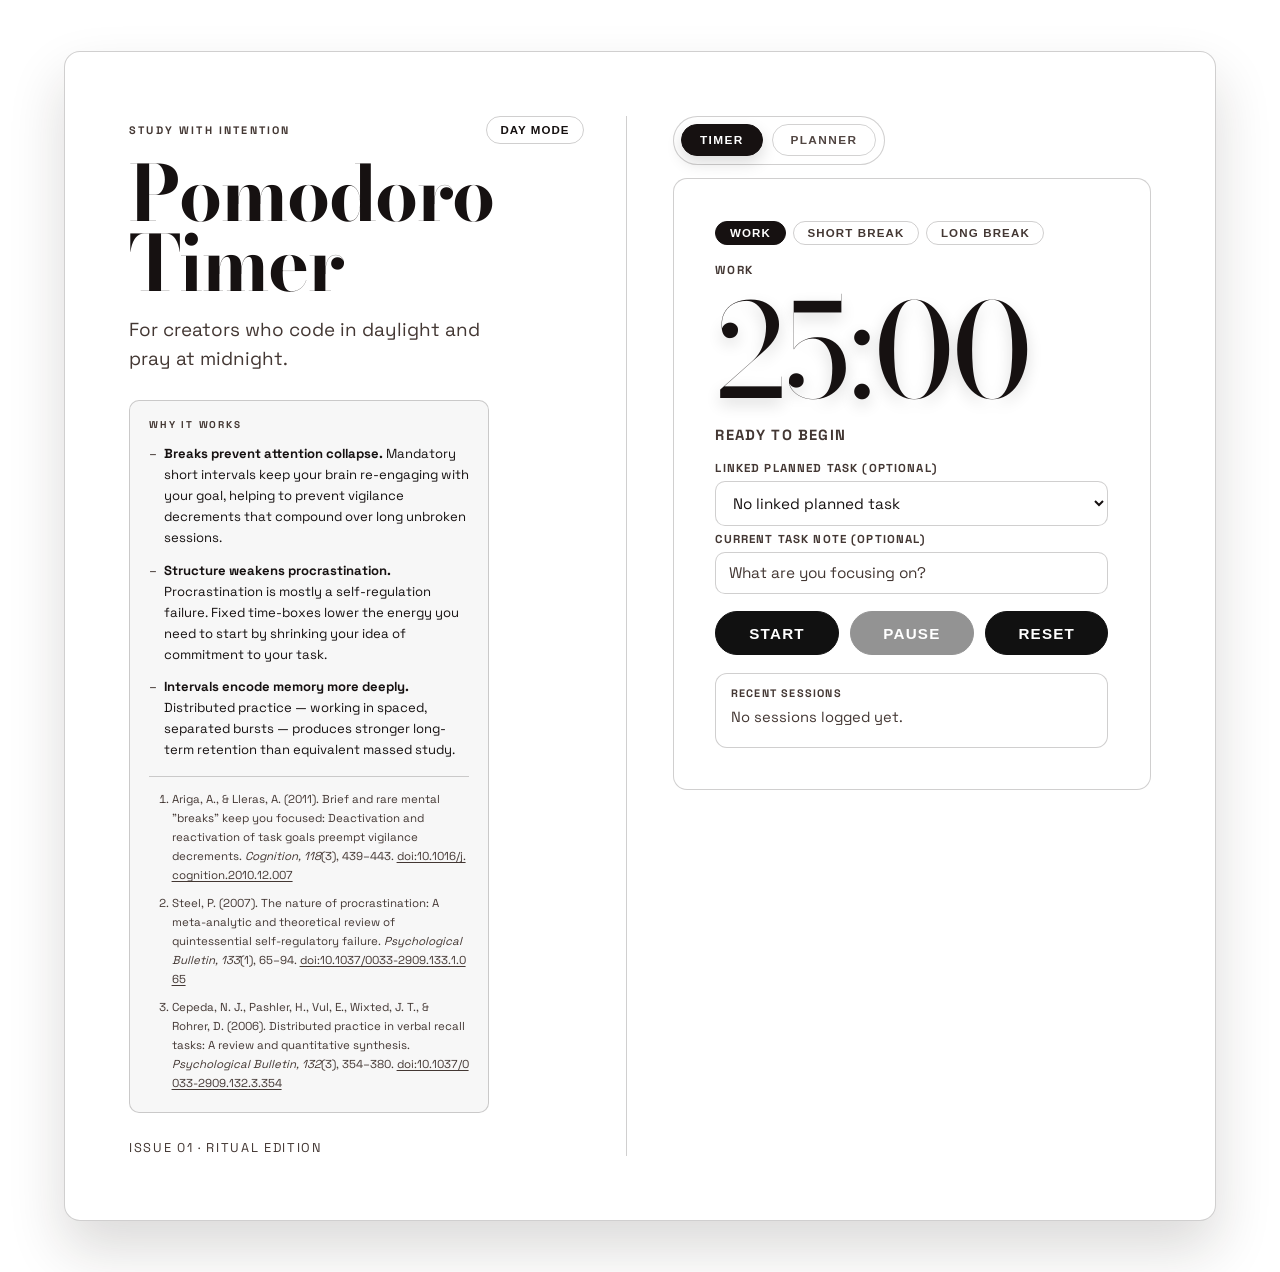
==== commit b7d40fe4: "refactor: soften science card copy" ====
--- a/docs/index.html
+++ b/docs/index.html
@@ -30,8 +30,8 @@
         <div class="science-card" aria-label="The science behind Pomodoro">
           <p class="science-card__eyebrow">Why it works</p>
           <ul class="science-card__list">
-            <li><strong>Breaks prevent attention collapse.</strong> Mandatory short intervals keep the brain re-engaging with the goal, staving off vigilance decrements that compound over long unbroken sessions.</li>
-            <li><strong>Structure dismantles procrastination.</strong> Procrastination is primarily a self-regulation failure. Fixed time-boxes lower the activation energy to start by shrinking the perceived commitment.</li>
+              <li><strong>Breaks prevent attention collapse.</strong> Mandatory short intervals keep your brain re-engaging with your goal, helping to prevent vigilance decrements that compound over long unbroken sessions.</li>
+              <li><strong>Structure weakens procrastination.</strong> Procrastination is mostly a self-regulation failure. Fixed time-boxes lower the energy you need to start by shrinking your idea of commitment to your task.</li>
             <li><strong>Intervals encode memory more deeply.</strong> Distributed practice — working in spaced, separated bursts — produces stronger long-term retention than equivalent massed study.</li>
           </ul>
           <ol class="science-card__bib">
